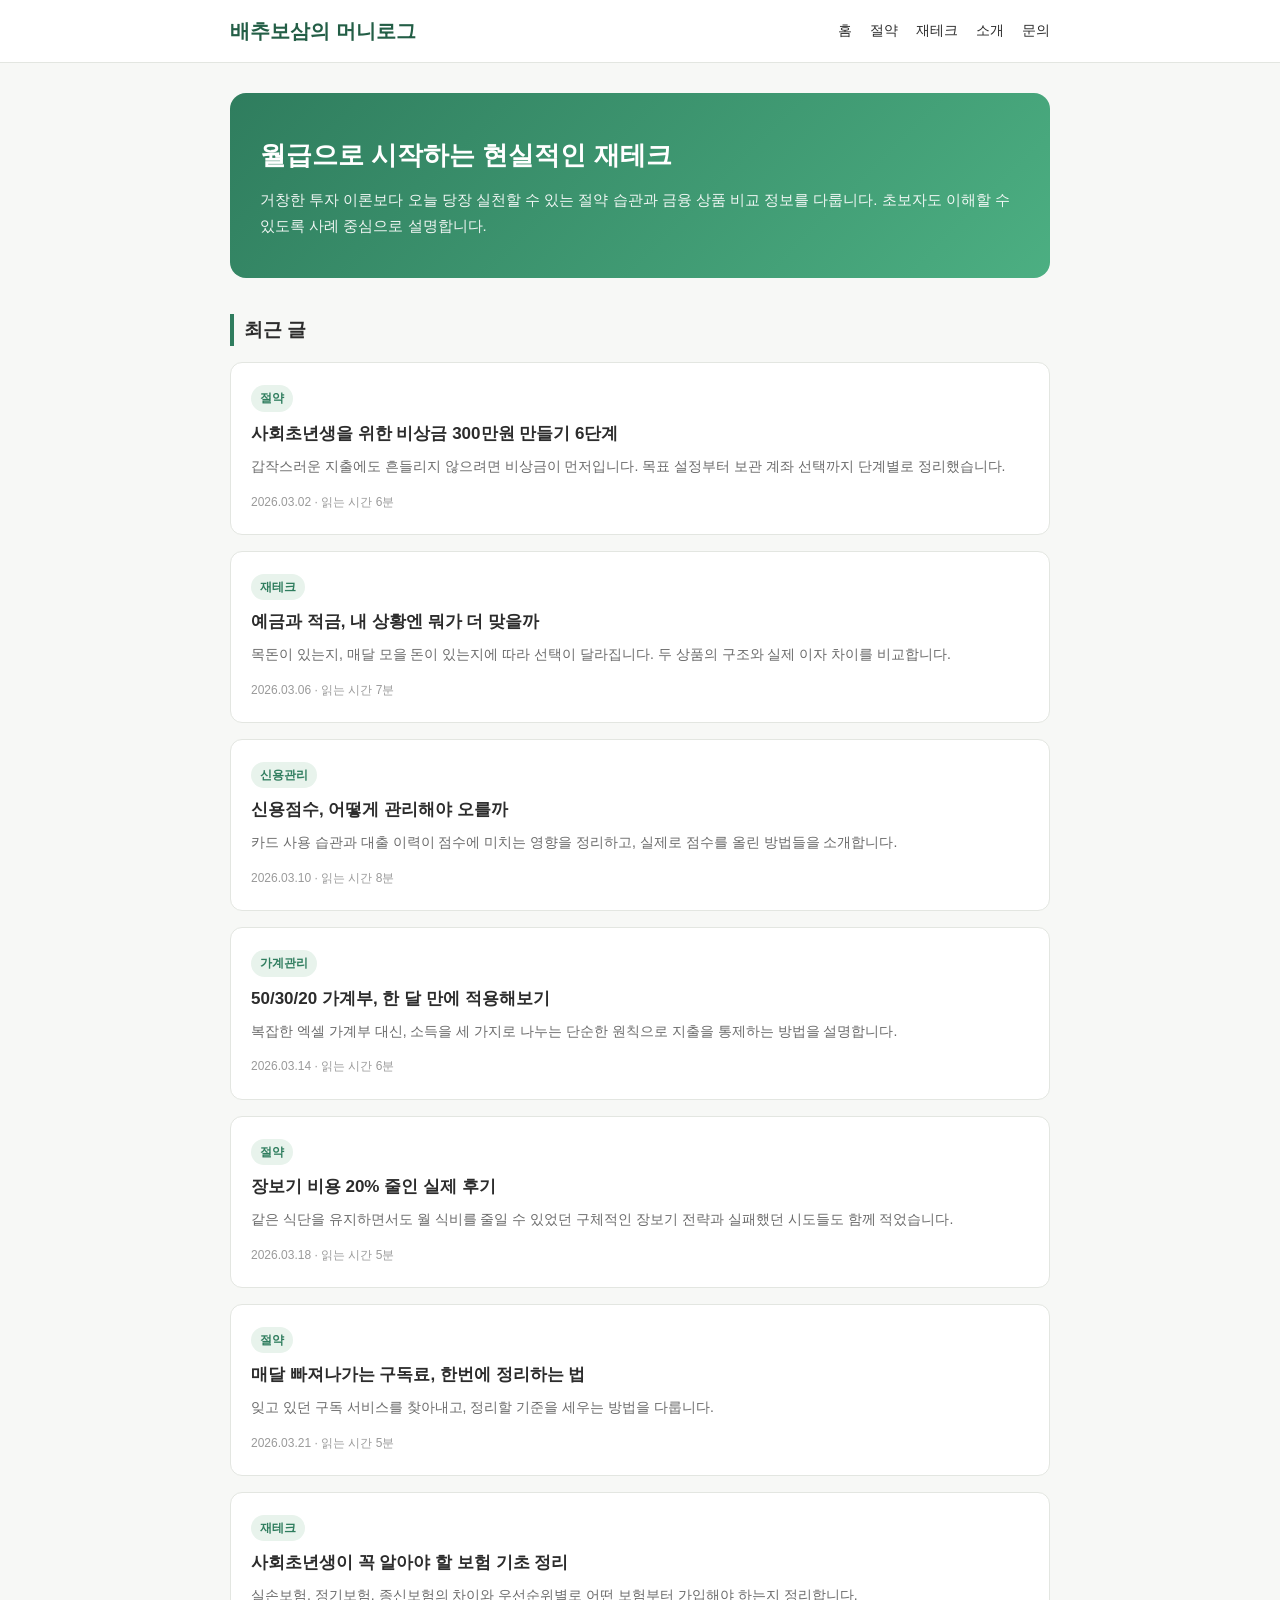
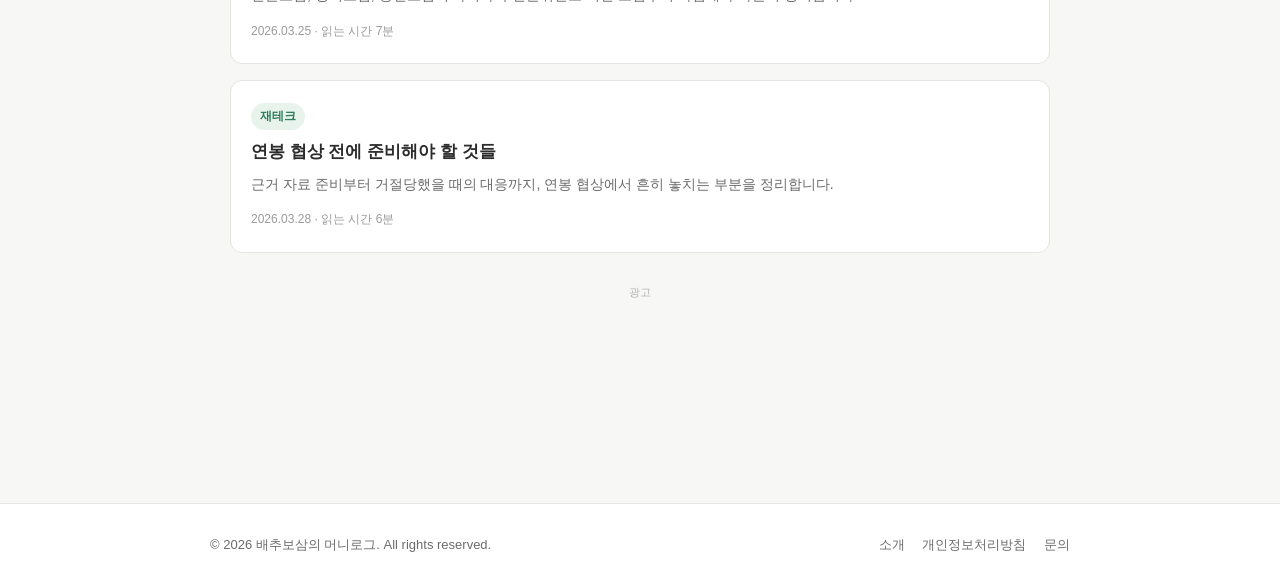
==== index.html @ adf4c4c2 "배추보삼의 머니로그 사이트 초기 구성 생활/재테크 정보 블로그 정적 사이트, AdSense 연동 메타태그 및 ads.txt 포함." ====
<!DOCTYPE html>
<html lang="ko">
<head>
<meta charset="UTF-8">
<meta name="google-adsense-account" content="ca-pub-3819932954579285">
<script async src="https://pagead2.googlesyndication.com/pagead/js/adsbygoogle.js?client=ca-pub-3819932954579285" crossorigin="anonymous"></script>
<meta name="viewport" content="width=device-width, initial-scale=1.0">
<title>배추보삼의 머니로그 | 생활비 절약과 재테크 기초 정보 블로그</title>
<meta name="description" content="비상금 마련, 예적금 비교, 신용점수 관리, 가계부 작성법까지 생활 속 재테크 정보를 실제 사례와 함께 정리합니다.">
<link rel="canonical" href="https://example.com/">
<meta property="og:site_name" content="배추보삼의 머니로그">
<meta property="og:title" content="배추보삼의 머니로그 | 생활비 절약과 재테크 기초 정보 블로그">
<meta property="og:description" content="비상금 마련, 예적금 비교, 신용점수 관리, 가계부 작성법까지 생활 속 재테크 정보를 실제 사례와 함께 정리합니다.">
<meta property="og:url" content="https://example.com/">
<meta property="og:type" content="website">
<meta name="twitter:card" content="summary">
<meta name="twitter:title" content="배추보삼의 머니로그 | 생활비 절약과 재테크 기초 정보 블로그">
<meta name="twitter:description" content="비상금 마련, 예적금 비교, 신용점수 관리, 가계부 작성법까지 생활 속 재테크 정보를 실제 사례와 함께 정리합니다.">
<link rel="stylesheet" href="css/style.css">
</head>
<body>

<header class="site-header">
  <div class="nav-wrap">
    <a class="logo" href="index.html">배추보삼의 머니<span>로그</span></a>
    <nav class="main-nav">
      <a href="index.html">홈</a>
      <a href="articles/emergency-fund.html">절약</a>
      <a href="articles/savings-vs-deposit.html">재테크</a>
      <a href="about.html">소개</a>
      <a href="contact.html">문의</a>
    </nav>
  </div>
</header>

<main>
  <section class="hero">
    <h1>월급으로 시작하는 현실적인 재테크</h1>
    <p>거창한 투자 이론보다 오늘 당장 실천할 수 있는 절약 습관과 금융 상품 비교 정보를 다룹니다. 초보자도 이해할 수 있도록 사례 중심으로 설명합니다.</p>
  </section>

  <h2 class="section-title">최근 글</h2>
  <div class="post-list">

    <article class="post-card">
      <span class="category">절약</span>
      <h3><a href="articles/emergency-fund.html">사회초년생을 위한 비상금 300만원 만들기 6단계</a></h3>
      <p class="excerpt">갑작스러운 지출에도 흔들리지 않으려면 비상금이 먼저입니다. 목표 설정부터 보관 계좌 선택까지 단계별로 정리했습니다.</p>
      <span class="meta">2026.03.02 · 읽는 시간 6분</span>
    </article>

    <article class="post-card">
      <span class="category">재테크</span>
      <h3><a href="articles/savings-vs-deposit.html">예금과 적금, 내 상황엔 뭐가 더 맞을까</a></h3>
      <p class="excerpt">목돈이 있는지, 매달 모을 돈이 있는지에 따라 선택이 달라집니다. 두 상품의 구조와 실제 이자 차이를 비교합니다.</p>
      <span class="meta">2026.03.06 · 읽는 시간 7분</span>
    </article>

    <article class="post-card">
      <span class="category">신용관리</span>
      <h3><a href="articles/credit-score.html">신용점수, 어떻게 관리해야 오를까</a></h3>
      <p class="excerpt">카드 사용 습관과 대출 이력이 점수에 미치는 영향을 정리하고, 실제로 점수를 올린 방법들을 소개합니다.</p>
      <span class="meta">2026.03.10 · 읽는 시간 8분</span>
    </article>

    <article class="post-card">
      <span class="category">가계관리</span>
      <h3><a href="articles/budgeting-method.html">50/30/20 가계부, 한 달 만에 적용해보기</a></h3>
      <p class="excerpt">복잡한 엑셀 가계부 대신, 소득을 세 가지로 나누는 단순한 원칙으로 지출을 통제하는 방법을 설명합니다.</p>
      <span class="meta">2026.03.14 · 읽는 시간 6분</span>
    </article>

    <article class="post-card">
      <span class="category">절약</span>
      <h3><a href="articles/grocery-saving.html">장보기 비용 20% 줄인 실제 후기</a></h3>
      <p class="excerpt">같은 식단을 유지하면서도 월 식비를 줄일 수 있었던 구체적인 장보기 전략과 실패했던 시도들도 함께 적었습니다.</p>
      <span class="meta">2026.03.18 · 읽는 시간 5분</span>
    </article>

    <article class="post-card">
      <span class="category">절약</span>
      <h3><a href="articles/subscription-audit.html">매달 빠져나가는 구독료, 한번에 정리하는 법</a></h3>
      <p class="excerpt">잊고 있던 구독 서비스를 찾아내고, 정리할 기준을 세우는 방법을 다룹니다.</p>
      <span class="meta">2026.03.21 · 읽는 시간 5분</span>
    </article>

    <article class="post-card">
      <span class="category">재테크</span>
      <h3><a href="articles/insurance-basics.html">사회초년생이 꼭 알아야 할 보험 기초 정리</a></h3>
      <p class="excerpt">실손보험, 정기보험, 종신보험의 차이와 우선순위별로 어떤 보험부터 가입해야 하는지 정리합니다.</p>
      <span class="meta">2026.03.25 · 읽는 시간 7분</span>
    </article>

    <article class="post-card">
      <span class="category">재테크</span>
      <h3><a href="articles/salary-negotiation.html">연봉 협상 전에 준비해야 할 것들</a></h3>
      <p class="excerpt">근거 자료 준비부터 거절당했을 때의 대응까지, 연봉 협상에서 흔히 놓치는 부분을 정리합니다.</p>
      <span class="meta">2026.03.28 · 읽는 시간 6분</span>
    </article>

  </div>

  <div class="ad-slot">
    <div class="ad-label">광고</div>
    <!-- AdSense 광고 단위는 콘텐츠 검수 완료 후 삽입 -->
  </div>
</main>

<footer class="site-footer">
  <div class="footer-wrap">
    <div>&copy; 2026 배추보삼의 머니로그. All rights reserved.</div>
    <div class="footer-links">
      <a href="about.html">소개</a>
      <a href="privacy.html">개인정보처리방침</a>
      <a href="contact.html">문의</a>
    </div>
  </div>
</footer>

</body>
</html>
---- css/style.css ----
/* 머니로그 공통 스타일시트 */
* { margin: 0; padding: 0; box-sizing: border-box; }

:root {
    --color-primary: #2f7d5e;
    --color-primary-dark: #235e46;
    --color-bg: #f7f8f6;
    --color-text: #2c2c2c;
    --color-muted: #6b6b6b;
    --color-border: #e3e6e1;
    --max-width: 860px;
}

html { scroll-behavior: smooth; }

body {
    font-family: 'Noto Sans KR', 'Malgun Gothic', -apple-system, BlinkMacSystemFont, sans-serif;
    background-color: var(--color-bg);
    color: var(--color-text);
    line-height: 1.7;
    -webkit-text-size-adjust: 100%;
}

a { color: var(--color-primary); text-decoration: none; }
a:hover { color: var(--color-primary-dark); text-decoration: underline; }

img { max-width: 100%; display: block; }

/* 헤더 / 내비게이션 */
.site-header {
    background-color: #ffffff;
    border-bottom: 1px solid var(--color-border);
    position: sticky;
    top: 0;
    z-index: 100;
}

.nav-wrap {
    max-width: var(--max-width);
    margin: 0 auto;
    padding: 14px 20px;
    display: flex;
    align-items: center;
    justify-content: space-between;
    flex-wrap: wrap;
    gap: 10px;
}

.logo {
    font-size: 20px;
    font-weight: 700;
    color: var(--color-primary-dark);
}

.logo span { color: inherit; }

.main-nav { display: flex; gap: 18px; flex-wrap: wrap; }
.main-nav a { color: var(--color-text); font-size: 14px; font-weight: 500; }

/* 본문 레이아웃 */
main {
    max-width: var(--max-width);
    margin: 0 auto;
    padding: 30px 20px 60px;
}

.hero {
    background: linear-gradient(135deg, #2f7d5e, #4caf82);
    color: #ffffff;
    border-radius: 16px;
    padding: 40px 30px;
    margin-bottom: 36px;
}

.hero h1 { font-size: 26px; margin-bottom: 10px; }
.hero p { font-size: 15px; opacity: 0.92; }

.section-title {
    font-size: 19px;
    font-weight: 700;
    margin: 36px 0 16px;
    border-left: 4px solid var(--color-primary);
    padding-left: 10px;
}

/* 글 목록 카드 */
.post-list { display: grid; gap: 16px; }

.post-card {
    background: #ffffff;
    border: 1px solid var(--color-border);
    border-radius: 12px;
    padding: 20px;
    transition: box-shadow 0.2s, transform 0.2s;
}

.post-card:hover { box-shadow: 0 4px 14px rgba(0,0,0,0.06); transform: translateY(-2px); }

.post-card .category {
    display: inline-block;
    font-size: 12px;
    color: var(--color-primary);
    background: #e8f3ec;
    padding: 3px 9px;
    border-radius: 20px;
    margin-bottom: 8px;
    font-weight: 600;
}

.post-card h3 { font-size: 17px; margin-bottom: 6px; }
.post-card h3 a { color: var(--color-text); }
.post-card .excerpt { font-size: 14px; color: var(--color-muted); margin-bottom: 8px; }
.post-card .meta { font-size: 12px; color: #9a9a9a; }

/* 글(아티클) 본문 */
.article-header { margin-bottom: 24px; }
.article-header .category { display:inline-block; font-size:12px; color: var(--color-primary); background:#e8f3ec; padding:3px 9px; border-radius:20px; margin-bottom:10px; font-weight:600;}
.article-header h1 { font-size: 26px; margin-bottom: 10px; line-height: 1.4; }
.article-header .meta { font-size: 13px; color: var(--color-muted); }

.article-body h2 { font-size: 20px; margin: 30px 0 12px; }
.article-body h3 { font-size: 17px; margin: 22px 0 10px; }
.article-body p { font-size: 15.5px; margin-bottom: 16px; color: #333; }
.article-body ul, .article-body ol { margin: 0 0 16px 22px; font-size: 15.5px; }
.article-body li { margin-bottom: 6px; }

.callout {
    background: #f0f7f2;
    border-left: 4px solid var(--color-primary);
    padding: 14px 18px;
    border-radius: 8px;
    font-size: 14.5px;
    margin: 20px 0;
    color: #2c4a3b;
}

table.compare {
    width: 100%;
    border-collapse: collapse;
    margin: 18px 0 24px;
    font-size: 14px;
}
table.compare th, table.compare td {
    border: 1px solid var(--color-border);
    padding: 10px 12px;
    text-align: left;
}
table.compare th { background: #f0f3ef; }

/* 광고 영역 */
.ad-slot {
    margin: 30px 0;
    text-align: center;
    min-height: 90px;
}
.ad-slot .ad-label {
    font-size: 11px;
    color: #b3b3b3;
    margin-bottom: 6px;
}

/* 관련 글 / 작성자 박스 */
.related-posts { margin-top: 40px; }
.author-box {
    display: flex;
    gap: 14px;
    align-items: flex-start;
    background: #ffffff;
    border: 1px solid var(--color-border);
    border-radius: 12px;
    padding: 18px;
    margin-top: 36px;
}
.author-box .avatar {
    width: 48px; height: 48px; border-radius: 50%;
    background: var(--color-primary);
    color: #fff; display: flex; align-items: center; justify-content: center;
    font-weight: 700; flex-shrink: 0;
}
.author-box .name { font-weight: 700; margin-bottom: 4px; }
.author-box .bio { font-size: 13.5px; color: var(--color-muted); }

/* 푸터 */
.site-footer {
    background: #ffffff;
    border-top: 1px solid var(--color-border);
    padding: 30px 20px;
    margin-top: 40px;
}
.footer-wrap {
    max-width: var(--max-width);
    margin: 0 auto;
    display: flex;
    justify-content: space-between;
    flex-wrap: wrap;
    gap: 14px;
    font-size: 13px;
    color: var(--color-muted);
}
.footer-links a { color: var(--color-muted); margin-left: 14px; }
.footer-links a:first-child { margin-left: 0; }

/* 정적 페이지 (소개/정책/문의) */
.static-page h1 { font-size: 24px; margin-bottom: 18px; }
.static-page h2 { font-size: 18px; margin: 24px 0 10px; }
.static-page p, .static-page li { font-size: 15px; color: #333; margin-bottom: 12px; }
.static-page ul { margin-left: 20px; }

@media (max-width: 600px) {
    .hero h1 { font-size: 22px; }
    .footer-wrap { flex-direction: column; }
}
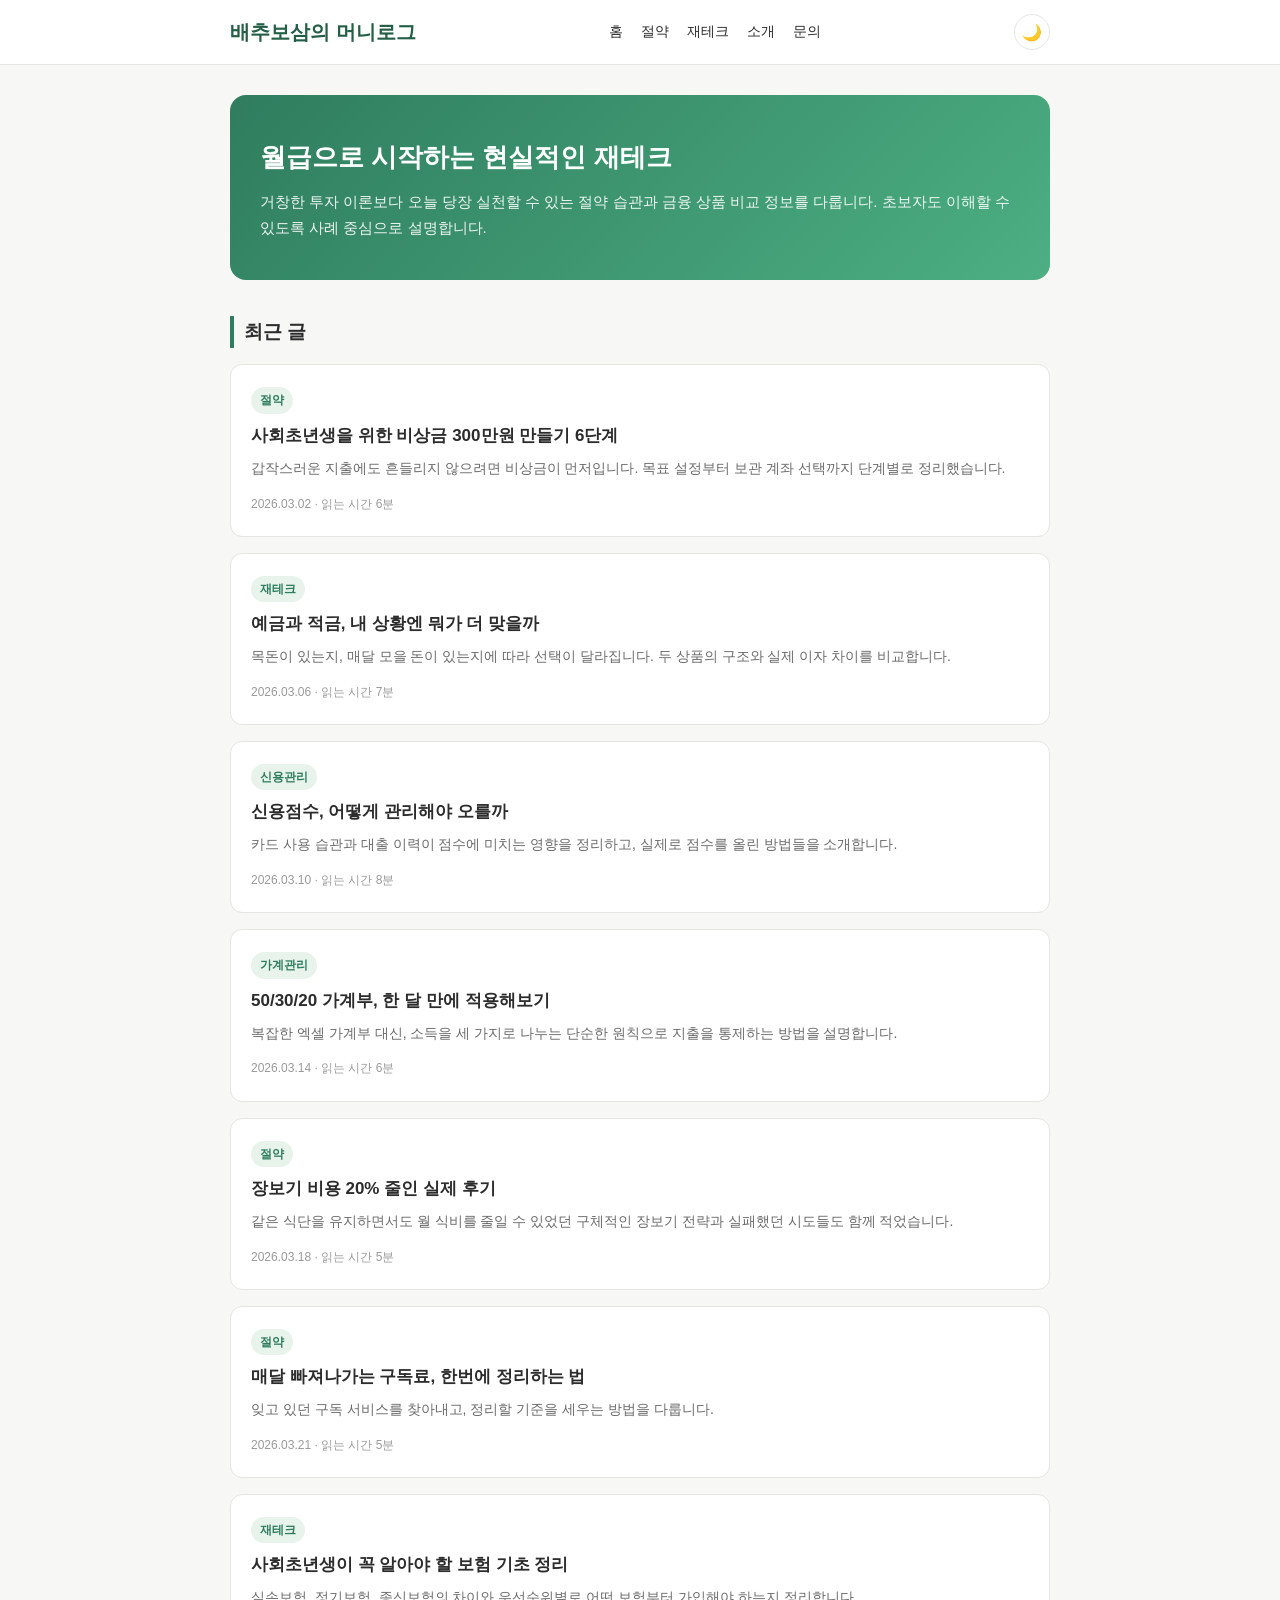
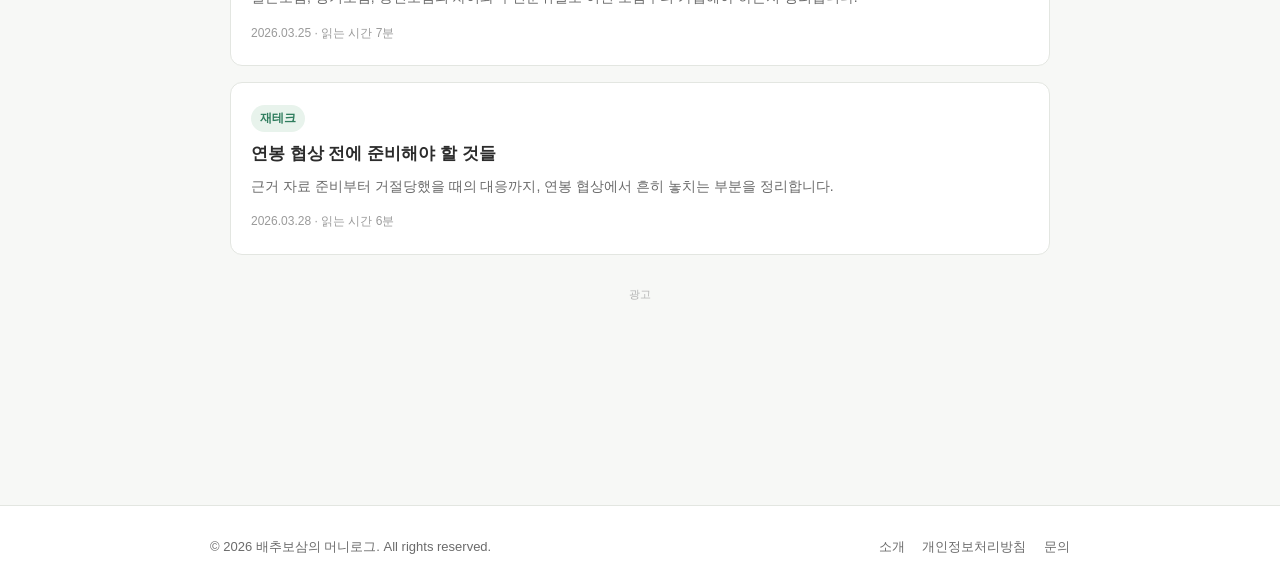
==== commit e4bb0ead: "다크모드/라이트모드 토글 버튼 추가 오른쪽 상단에 테마 전환 버튼을 추가하고 localStorage로 선택을 저장한다." ====
--- a/index.html
+++ b/index.html
@@ -2,6 +2,7 @@
 <html lang="ko">
 <head>
 <meta charset="UTF-8">
+<script>(function(){var t=localStorage.getItem("theme");if(t==="dark"){document.documentElement.setAttribute("data-theme","dark");}})();</script>
 <meta name="google-adsense-account" content="ca-pub-3819932954579285">
 <script async src="https://pagead2.googlesyndication.com/pagead/js/adsbygoogle.js?client=ca-pub-3819932954579285" crossorigin="anonymous"></script>
 <meta name="viewport" content="width=device-width, initial-scale=1.0">
@@ -30,6 +31,7 @@
       <a href="about.html">소개</a>
       <a href="contact.html">문의</a>
     </nav>
+    <button id="theme-toggle" class="theme-toggle" aria-label="다크모드 전환" type="button"><span class="icon-light">🌙</span><span class="icon-dark">☀️</span></button>
   </div>
 </header>
 
@@ -117,5 +119,6 @@
   </div>
 </footer>
 
+<script src="js/theme.js"></script>
 </body>
 </html>
--- a/css/style.css
+++ b/css/style.css
@@ -5,10 +5,27 @@
     --color-primary: #2f7d5e;
     --color-primary-dark: #235e46;
     --color-bg: #f7f8f6;
+    --color-surface: #ffffff;
     --color-text: #2c2c2c;
     --color-muted: #6b6b6b;
     --color-border: #e3e6e1;
+    --color-callout-bg: #f0f7f2;
+    --color-callout-text: #2c4a3b;
+    --color-tag-bg: #e8f3ec;
     --max-width: 860px;
+}
+
+html[data-theme="dark"] {
+    --color-primary: #4fb685;
+    --color-primary-dark: #6fcf9e;
+    --color-bg: #15181a;
+    --color-surface: #1f2326;
+    --color-text: #e8e9e6;
+    --color-muted: #a0a4a0;
+    --color-border: #33383a;
+    --color-callout-bg: #1d2a23;
+    --color-callout-text: #cfe9da;
+    --color-tag-bg: #1d2e25;
 }
 
 html { scroll-behavior: smooth; }
@@ -19,6 +36,7 @@
     color: var(--color-text);
     line-height: 1.7;
     -webkit-text-size-adjust: 100%;
+    transition: background-color 0.2s, color 0.2s;
 }
 
 a { color: var(--color-primary); text-decoration: none; }
@@ -28,7 +46,7 @@
 
 /* 헤더 / 내비게이션 */
 .site-header {
-    background-color: #ffffff;
+    background-color: var(--color-surface);
     border-bottom: 1px solid var(--color-border);
     position: sticky;
     top: 0;
@@ -87,7 +105,7 @@
 .post-list { display: grid; gap: 16px; }
 
 .post-card {
-    background: #ffffff;
+    background: var(--color-surface);
     border: 1px solid var(--color-border);
     border-radius: 12px;
     padding: 20px;
@@ -100,7 +118,7 @@
     display: inline-block;
     font-size: 12px;
     color: var(--color-primary);
-    background: #e8f3ec;
+    background: var(--color-tag-bg);
     padding: 3px 9px;
     border-radius: 20px;
     margin-bottom: 8px;
@@ -114,24 +132,24 @@
 
 /* 글(아티클) 본문 */
 .article-header { margin-bottom: 24px; }
-.article-header .category { display:inline-block; font-size:12px; color: var(--color-primary); background:#e8f3ec; padding:3px 9px; border-radius:20px; margin-bottom:10px; font-weight:600;}
+.article-header .category { display:inline-block; font-size:12px; color: var(--color-primary); background:var(--color-tag-bg); padding:3px 9px; border-radius:20px; margin-bottom:10px; font-weight:600;}
 .article-header h1 { font-size: 26px; margin-bottom: 10px; line-height: 1.4; }
 .article-header .meta { font-size: 13px; color: var(--color-muted); }
 
 .article-body h2 { font-size: 20px; margin: 30px 0 12px; }
 .article-body h3 { font-size: 17px; margin: 22px 0 10px; }
-.article-body p { font-size: 15.5px; margin-bottom: 16px; color: #333; }
+.article-body p { font-size: 15.5px; margin-bottom: 16px; color: var(--color-text); }
 .article-body ul, .article-body ol { margin: 0 0 16px 22px; font-size: 15.5px; }
 .article-body li { margin-bottom: 6px; }
 
 .callout {
-    background: #f0f7f2;
+    background: var(--color-callout-bg);
     border-left: 4px solid var(--color-primary);
     padding: 14px 18px;
     border-radius: 8px;
     font-size: 14.5px;
     margin: 20px 0;
-    color: #2c4a3b;
+    color: var(--color-callout-text);
 }
 
 table.compare {
@@ -145,7 +163,7 @@
     padding: 10px 12px;
     text-align: left;
 }
-table.compare th { background: #f0f3ef; }
+table.compare th { background: var(--color-tag-bg); }
 
 /* 광고 영역 */
 .ad-slot {
@@ -165,7 +183,7 @@
     display: flex;
     gap: 14px;
     align-items: flex-start;
-    background: #ffffff;
+    background: var(--color-surface);
     border: 1px solid var(--color-border);
     border-radius: 12px;
     padding: 18px;
@@ -182,7 +200,7 @@
 
 /* 푸터 */
 .site-footer {
-    background: #ffffff;
+    background: var(--color-surface);
     border-top: 1px solid var(--color-border);
     padding: 30px 20px;
     margin-top: 40px;
@@ -203,8 +221,29 @@
 /* 정적 페이지 (소개/정책/문의) */
 .static-page h1 { font-size: 24px; margin-bottom: 18px; }
 .static-page h2 { font-size: 18px; margin: 24px 0 10px; }
-.static-page p, .static-page li { font-size: 15px; color: #333; margin-bottom: 12px; }
+.static-page p, .static-page li { font-size: 15px; color: var(--color-text); margin-bottom: 12px; }
 .static-page ul { margin-left: 20px; }
+
+/* 다크모드 토글 버튼 */
+.theme-toggle {
+    width: 36px;
+    height: 36px;
+    border-radius: 50%;
+    border: 1px solid var(--color-border);
+    background: var(--color-surface);
+    color: var(--color-text);
+    font-size: 16px;
+    display: flex;
+    align-items: center;
+    justify-content: center;
+    cursor: pointer;
+    flex-shrink: 0;
+    transition: background-color 0.2s, color 0.2s, border-color 0.2s;
+}
+.theme-toggle:hover { border-color: var(--color-primary); }
+.theme-toggle .icon-dark { display: none; }
+html[data-theme="dark"] .theme-toggle .icon-light { display: none; }
+html[data-theme="dark"] .theme-toggle .icon-dark { display: inline; }
 
 @media (max-width: 600px) {
     .hero h1 { font-size: 22px; }
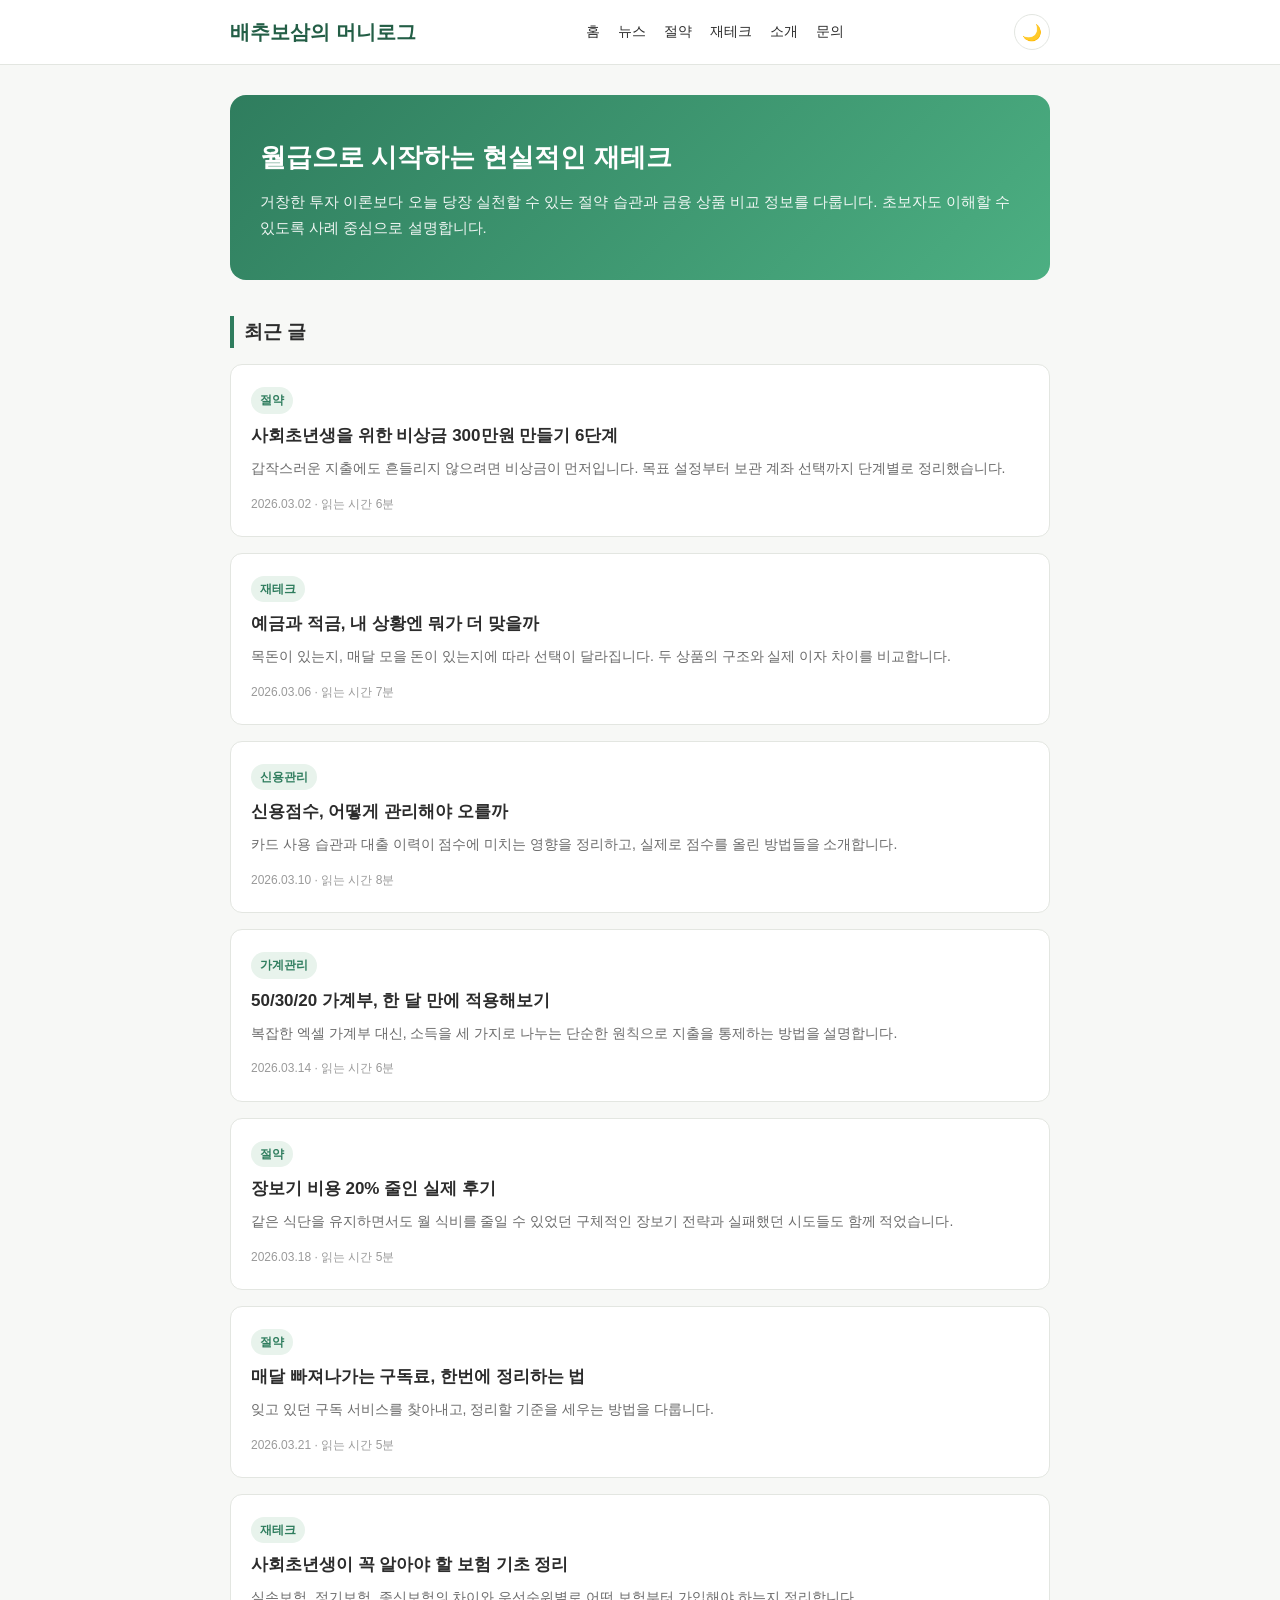
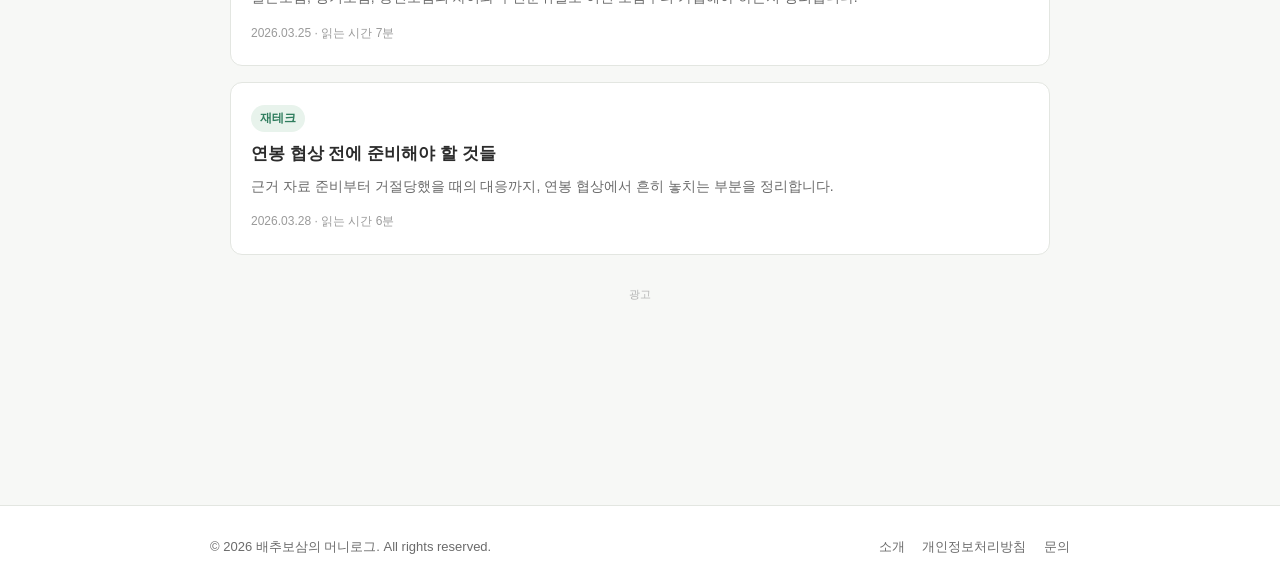
==== commit 2718c64c: "뉴스 탭 추가 및 경제 뉴스 정리 페이지 작성 부동산/금융/증시/생활경제 4개 카테고리별 최근 보도를 요약하고 원문 링크를 명시. 모든 페이지 내비게이션에 뉴스 메뉴 추가, sit" ====
--- a/index.html
+++ b/index.html
@@ -26,6 +26,7 @@
     <a class="logo" href="index.html">배추보삼의 머니<span>로그</span></a>
     <nav class="main-nav">
       <a href="index.html">홈</a>
+      <a href="news.html">뉴스</a>
       <a href="articles/emergency-fund.html">절약</a>
       <a href="articles/savings-vs-deposit.html">재테크</a>
       <a href="about.html">소개</a>
